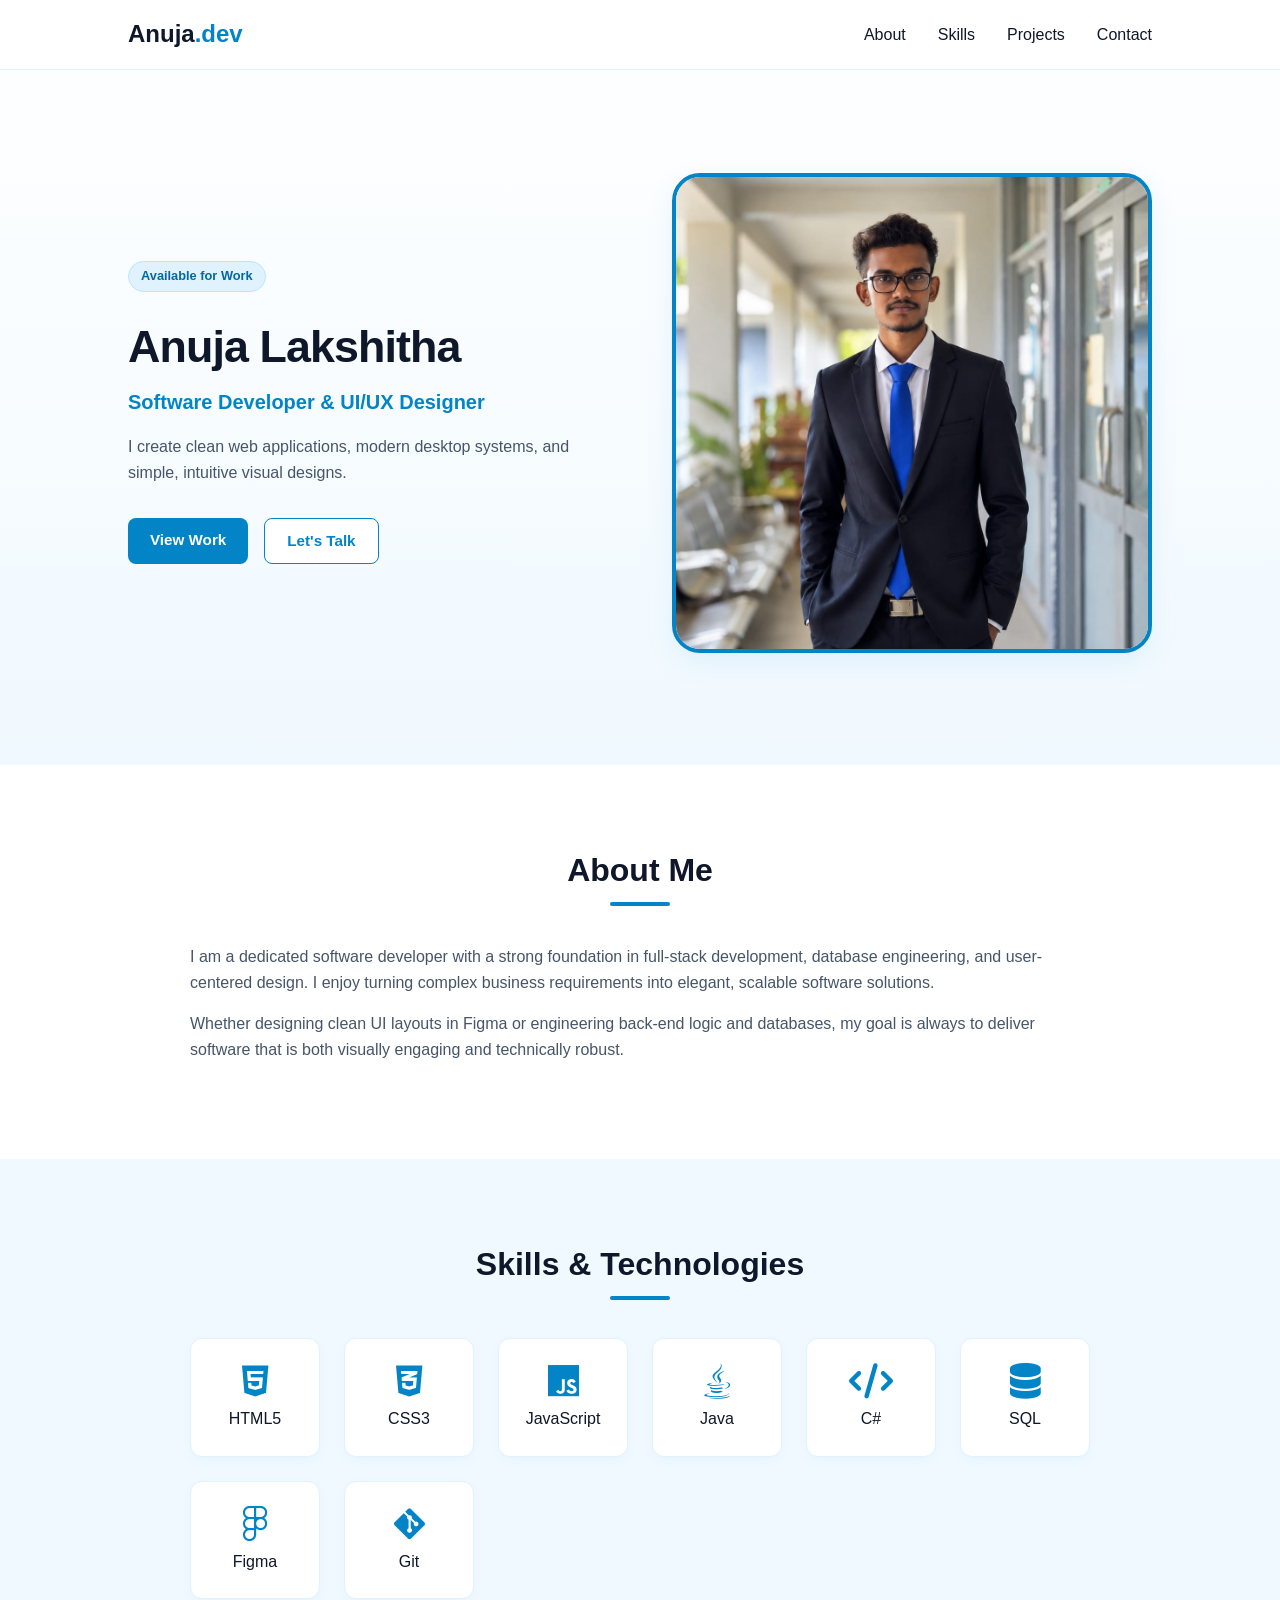
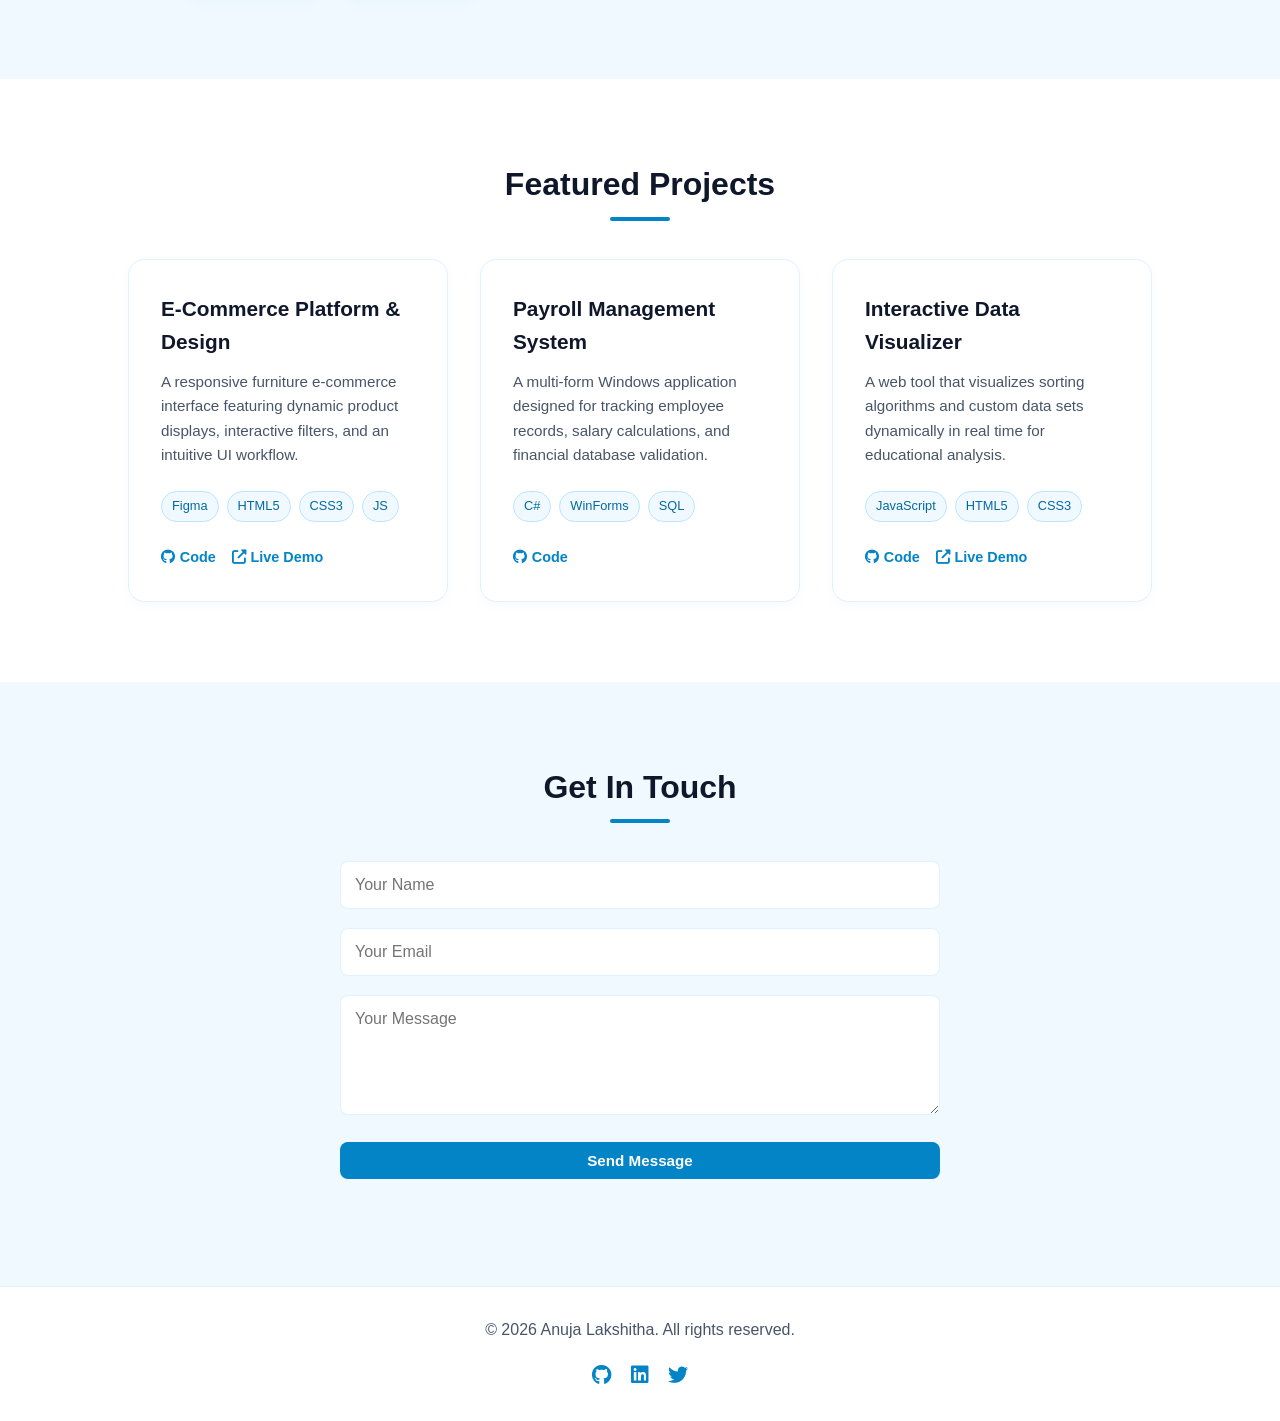
==== index.html @ 567079a9 "rename portfolio.html to index.html" ====
<!DOCTYPE html>
<html lang="en">
<head>
  <meta charset="UTF-8">
  <meta name="viewport" content="width=device-width, initial-scale=1.0">
  <title>Anuja Lakshitha | Developer & UI/UX Designer</title>
  
  <!-- CSS Stylesheet -->
  <link rel="stylesheet" href="portfolio.css">
  
  <!-- Font Awesome Icons -->
  <link rel="stylesheet" href="https://cdnjs.cloudflare.com/ajax/libs/font-awesome/6.4.0/css/all.min.css">
</head>
<body>

  <!-- Navigation Bar -->
  <header class="navbar">
    <a href="#hero" class="logo">Anuja<span class="highlight">.dev</span></a>
    <nav>
      <ul class="nav-links" id="nav-links">
        <li><a href="#about">About</a></li>
        <li><a href="#skills">Skills</a></li>
        <li><a href="#projects">Projects</a></li>
        <li><a href="#contact">Contact</a></li>
      </ul>
    </nav>
    <div class="hamburger" id="hamburger">
      <i class="fas fa-bars"></i>
    </div>
  </header>

  <!-- Hero Section -->
  <section id="hero" class="hero">
    <div class="hero-container">
      
      <!-- Text Content -->
      <div class="hero-content">
        <span class="hero-badge">Available for Work</span>
        <h1>Anuja Lakshitha</h1>
        <p class="tagline">Software Developer & UI/UX Designer</p>
        <p class="hero-desc">
          I create clean web applications, modern desktop systems, and simple, intuitive visual designs.
        </p>
        <div class="hero-actions">
          <a href="#projects" class="btn primary-btn">View Work</a>
          <a href="#contact" class="btn outline-btn">Let's Talk</a>
        </div>
      </div>

      <!-- Doubled Hero DP Card -->
      <div class="dp-card">
        <img src="Anuja.jpeg" alt="Anuja Lakshitha" class="dp-img">
      </div>

    </div>
  </section>

  <!-- About Me Section -->
  <section id="about" class="section">
    <h2 class="section-title">About Me</h2>
    <div class="about-container">
      <div class="about-text">
        <p>
          I am a dedicated software developer with a strong foundation in full-stack development, database engineering, and user-centered design. I enjoy turning complex business requirements into elegant, scalable software solutions.
        </p>
        <p>
          Whether designing clean UI layouts in Figma or engineering back-end logic and databases, my goal is always to deliver software that is both visually engaging and technically robust.
        </p>
      </div>
    </div>
  </section>

  <!-- Skills & Technologies -->
  <section id="skills" class="section bg-alt">
    <h2 class="section-title">Skills & Technologies</h2>
    <div class="skills-grid">
      <div class="skill-card"><i class="fab fa-html5"></i><span>HTML5</span></div>
      <div class="skill-card"><i class="fab fa-css3-alt"></i><span>CSS3</span></div>
      <div class="skill-card"><i class="fab fa-js"></i><span>JavaScript</span></div>
      <div class="skill-card"><i class="fab fa-java"></i><span>Java</span></div>
      <div class="skill-card"><i class="fas fa-code"></i><span>C#</span></div>
      <div class="skill-card"><i class="fas fa-database"></i><span>SQL</span></div>
      <div class="skill-card"><i class="fab fa-figma"></i><span>Figma</span></div>
      <div class="skill-card"><i class="fab fa-git-alt"></i><span>Git</span></div>
    </div>
  </section>

  <!-- Featured Projects -->
  <section id="projects" class="section">
    <h2 class="section-title">Featured Projects</h2>
    <div class="projects-grid">
      
      <!-- Project Card 1 -->
      <div class="project-card">
        <div class="project-info">
          <h3>E-Commerce Platform & Design</h3>
          <p>A responsive furniture e-commerce interface featuring dynamic product displays, interactive filters, and an intuitive UI workflow.</p>
          <div class="tech-tags">
            <span>Figma</span>
            <span>HTML5</span>
            <span>CSS3</span>
            <span>JS</span>
          </div>
          <div class="project-links">
            <a href="#" class="project-btn"><i class="fab fa-github"></i> Code</a>
            <a href="#" class="project-btn"><i class="fas fa-external-link-alt"></i> Live Demo</a>
          </div>
        </div>
      </div>

      <!-- Project Card 2 -->
      <div class="project-card">
        <div class="project-info">
          <h3>Payroll Management System</h3>
          <p>A multi-form Windows application designed for tracking employee records, salary calculations, and financial database validation.</p>
          <div class="tech-tags">
            <span>C#</span>
            <span>WinForms</span>
            <span>SQL</span>
          </div>
          <div class="project-links">
            <a href="#" class="project-btn"><i class="fab fa-github"></i> Code</a>
          </div>
        </div>
      </div>

      <!-- Project Card 3 -->
      <div class="project-card">
        <div class="project-info">
          <h3>Interactive Data Visualizer</h3>
          <p>A web tool that visualizes sorting algorithms and custom data sets dynamically in real time for educational analysis.</p>
          <div class="tech-tags">
            <span>JavaScript</span>
            <span>HTML5</span>
            <span>CSS3</span>
          </div>
          <div class="project-links">
            <a href="#" class="project-btn"><i class="fab fa-github"></i> Code</a>
            <a href="#" class="project-btn"><i class="fas fa-external-link-alt"></i> Live Demo</a>
          </div>
        </div>
      </div>

    </div>
  </section>

  <!-- Contact Section -->
  <section id="contact" class="section bg-alt">
    <h2 class="section-title">Get In Touch</h2>
    <div class="contact-container">
      <form id="contact-form" class="contact-form">
        <div class="form-group">
          <input type="text" id="name" placeholder="Your Name" required>
        </div>
        <div class="form-group">
          <input type="email" id="email" placeholder="Your Email" required>
        </div>
        <div class="form-group">
          <textarea id="message" rows="5" placeholder="Your Message" required></textarea>
        </div>
        <button type="submit" class="btn primary-btn btn-block">Send Message</button>
        <p id="form-status" class="form-status"></p>
      </form>
    </div>
  </section>

  <!-- Footer -->
  <footer>
    <p>&copy; 2026 Anuja Lakshitha. All rights reserved.</p>
    <div class="social-links">
      <a href="#" aria-label="GitHub"><i class="fab fa-github"></i></a>
      <a href="#" aria-label="LinkedIn"><i class="fab fa-linkedin"></i></a>
      <a href="#" aria-label="Twitter"><i class="fab fa-twitter"></i></a>
    </div>
  </footer>

  <!-- JavaScript File -->
  <script src="script.js"></script>
</body>
</html>
---- portfolio.css ----
/* ==========================================================================
   Global Reset & Color Variables (Blue & White Mix Theme)
   ========================================================================== */
:root {
  --primary-color: #0284c7;       /* Vibrant Sky Blue */
  --primary-hover: #0369a1;       /* Deep Royal Blue */
  --bg-color: #ffffff;            /* Pure White */
  --bg-alt: #f0f9ff;             /* Ice / Soft Blue Tint */
  --text-color: #0f172a;          /* Dark Slate Text */
  --text-light: #475569;         /* Medium Gray Text */
  --card-bg: #ffffff;           /* White Card Background */
  --border-color: #e0f2fe;       /* Light Blue Border */
  --shadow: 0 10px 30px rgba(2, 132, 199, 0.08); /* Soft Blue Tint Shadow */
  --transition: all 0.3s ease;
}

* {
  margin: 0;
  padding: 0;
  box-sizing: border-box;
}

html {
  scroll-behavior: smooth;
  font-family: 'Segoe UI', Tahoma, Geneva, Verdana, sans-serif;
  color: var(--text-color);
  background-color: var(--bg-color);
}

body {
  line-height: 1.6;
}

/* ==========================================================================
   Navigation
   ========================================================================== */
.navbar {
  position: fixed;
  top: 0;
  width: 100%;
  height: 70px;
  background: rgba(255, 255, 255, 0.95);
  backdrop-filter: blur(8px);
  display: flex;
  justify-content: space-between;
  align-items: center;
  padding: 0 10%;
  z-index: 1000;
  border-bottom: 1px solid var(--border-color);
  transition: var(--transition);
}

.navbar.scrolled {
  box-shadow: 0 4px 20px rgba(2, 132, 199, 0.1);
}

.logo {
  font-size: 1.5rem;
  font-weight: 700;
  text-decoration: none;
  color: var(--text-color);
}

.highlight {
  color: var(--primary-color);
}

.nav-links {
  display: flex;
  list-style: none;
  gap: 2rem;
}

.nav-links a {
  text-decoration: none;
  color: var(--text-color);
  font-weight: 500;
  transition: var(--transition);
}

.nav-links a:hover {
  color: var(--primary-color);
}

.hamburger {
  display: none;
  font-size: 1.5rem;
  color: var(--primary-color);
  cursor: pointer;
}

/* ==========================================================================
   Hero Section (2x Doubled DP Size)
   ========================================================================== */
.hero {
  min-height: 85vh;
  display: flex;
  align-items: center;
  padding: 120px 10% 60px;
  background: linear-gradient(180deg, #ffffff 0%, var(--bg-alt) 100%);
}

.hero-container {
  display: flex;
  align-items: center;
  justify-content: space-between;
  width: 100%;
  max-width: 1200px;
  margin: 0 auto;
  gap: 3rem;
}

.hero-content {
  max-width: 540px;
}

.hero-badge {
  display: inline-block;
  font-size: 0.8rem;
  font-weight: 600;
  color: var(--primary-hover);
  background-color: #e0f2fe;
  border: 1px solid #bae6fd;
  padding: 4px 12px;
  border-radius: 20px;
  margin-bottom: 1.2rem;
}

.hero-content h1 {
  font-size: 2.8rem;
  font-weight: 700;
  color: var(--text-color);
  letter-spacing: -0.02em;
  margin-bottom: 0.25rem;
}

.tagline {
  font-size: 1.25rem;
  font-weight: 600;
  color: var(--primary-color);
  margin-bottom: 1rem;
}

.hero-desc {
  font-size: 1rem;
  color: var(--text-light);
  line-height: 1.6;
  margin-bottom: 2rem;
}

.hero-actions {
  display: flex;
  gap: 1rem;
}

.btn {
  padding: 10px 22px;
  font-size: 0.95rem;
  font-weight: 600;
  border-radius: 8px;
  text-decoration: none;
  transition: var(--transition);
  display: inline-block;
  cursor: pointer;
  border: none;
}

.primary-btn {
  background-color: var(--primary-color);
  color: #ffffff;
}

.primary-btn:hover {
  background-color: var(--primary-hover);
  box-shadow: 0 4px 12px rgba(2, 132, 199, 0.3);
}

.outline-btn {
  background-color: #ffffff;
  color: var(--primary-color);
  border: 1px solid var(--primary-color);
}

.outline-btn:hover {
  background-color: #e0f2fe;
}

/* 2x Large Hero DP Card */
.dp-card {
  width: 480px;
  height: 480px;
  border-radius: 28px;
  overflow: hidden;
  box-shadow: var(--shadow);
  border: 4px solid var(--primary-color);
  flex-shrink: 0;
  background-color: #ffffff;
}

.dp-img {
  width: 100%;
  height: 100%;
  object-fit: cover;
}

/* ==========================================================================
   Sections Common Styling
   ========================================================================== */
.section {
  padding: 80px 10%;
}

.bg-alt {
  background-color: var(--bg-alt);
}

.section-title {
  text-align: center;
  font-size: 2rem;
  margin-bottom: 3rem;
  position: relative;
  color: var(--text-color);
}

.section-title::after {
  content: '';
  width: 60px;
  height: 4px;
  background-color: var(--primary-color);
  position: absolute;
  bottom: -10px;
  left: 50%;
  transform: translateX(-50%);
  border-radius: 2px;
}

/* ==========================================================================
   About Section (Standard DP Size)
   ========================================================================== */
.about-container {
  display: flex;
  align-items: center;
  gap: 2.5rem;
  max-width: 900px;
  margin: 0 auto;
}

/* Standard/Small About DP Box */
.dp-box-wrapper-sm .dp-box {
  width: 200px;
  height: 220px;
  padding: 8px;
  border-radius: 16px;
  background: var(--card-bg);
  border: 2px solid var(--border-color);
  box-shadow: var(--shadow);
  flex-shrink: 0;
}

.dp-box .dp-image {
  width: 100%;
  height: 100%;
  object-fit: cover;
  border-radius: 10px;
}

.about-text p {
  margin-bottom: 1rem;
  color: var(--text-light);
}

/* ==========================================================================
   Skills Section
   ========================================================================== */
.skills-grid {
  display: grid;
  grid-template-columns: repeat(auto-fit, minmax(130px, 1fr));
  gap: 1.5rem;
  max-width: 900px;
  margin: 0 auto;
}

.skill-card {
  background: var(--card-bg);
  padding: 1.5rem;
  border-radius: 12px;
  text-align: center;
  border: 1px solid var(--border-color);
  box-shadow: 0 4px 12px rgba(2, 132, 199, 0.04);
  transition: var(--transition);
  display: flex;
  flex-direction: column;
  align-items: center;
  gap: 0.5rem;
}

.skill-card i {
  font-size: 2.2rem;
  color: var(--primary-color);
}

.skill-card span {
  font-weight: 500;
  color: var(--text-color);
}

.skill-card:hover {
  transform: translateY(-5px);
  border-color: var(--primary-color);
  box-shadow: var(--shadow);
}

/* ==========================================================================
   Projects Section
   ========================================================================== */
.projects-grid {
  display: grid;
  grid-template-columns: repeat(auto-fit, minmax(300px, 1fr));
  gap: 2rem;
}

.project-card {
  background: var(--card-bg);
  border: 1px solid var(--border-color);
  border-radius: 16px;
  padding: 2rem;
  box-shadow: 0 4px 12px rgba(2, 132, 199, 0.04);
  transition: var(--transition);
  display: flex;
  flex-direction: column;
  justify-content: space-between;
}

.project-card:hover {
  transform: translateY(-5px);
  border-color: var(--primary-color);
  box-shadow: var(--shadow);
}

.project-info h3 {
  font-size: 1.3rem;
  margin-bottom: 0.75rem;
  color: var(--text-color);
}

.project-info p {
  color: var(--text-light);
  font-size: 0.95rem;
  margin-bottom: 1.5rem;
}

.tech-tags {
  display: flex;
  flex-wrap: wrap;
  gap: 0.5rem;
  margin-bottom: 1.5rem;
}

.tech-tags span {
  background: var(--bg-alt);
  border: 1px solid #bae6fd;
  font-size: 0.8rem;
  padding: 4px 10px;
  border-radius: 20px;
  color: var(--primary-hover);
  font-weight: 500;
}

.project-links {
  display: flex;
  gap: 1rem;
}

.project-btn {
  text-decoration: none;
  font-size: 0.9rem;
  color: var(--primary-color);
  font-weight: 600;
  display: flex;
  align-items: center;
  gap: 0.3rem;
  transition: var(--transition);
}

.project-btn:hover {
  color: var(--primary-hover);
}

/* ==========================================================================
   Contact Section
   ========================================================================== */
.contact-container {
  max-width: 600px;
  margin: 0 auto;
}

.contact-form {
  display: flex;
  flex-direction: column;
  gap: 1.2rem;
}

.form-group input,
.form-group textarea {
  width: 100%;
  padding: 14px;
  border-radius: 8px;
  border: 1px solid var(--border-color);
  background-color: #ffffff;
  font-family: inherit;
  font-size: 1rem;
  outline: none;
  transition: var(--transition);
}

.form-group input:focus,
.form-group textarea:focus {
  border-color: var(--primary-color);
  box-shadow: 0 0 0 3px rgba(2, 132, 199, 0.15);
}

.btn-block {
  width: 100%;
}

.form-status {
  text-align: center;
  font-size: 0.95rem;
  font-weight: 500;
  margin-top: 0.5rem;
}

/* ==========================================================================
   Footer
   ========================================================================== */
footer {
  padding: 30px 10%;
  text-align: center;
  background-color: #ffffff;
  border-top: 1px solid var(--border-color);
  display: flex;
  flex-direction: column;
  align-items: center;
  gap: 1rem;
}

footer p {
  color: var(--text-light);
}

.social-links {
  display: flex;
  gap: 1.2rem;
}

.social-links a {
  color: var(--primary-color);
  font-size: 1.25rem;
  transition: var(--transition);
}

.social-links a:hover {
  color: var(--primary-hover);
  transform: translateY(-2px);
}

/* ==========================================================================
   Responsive Layouts
   ========================================================================== */
@media (max-width: 1024px) {
  .dp-card {
    width: 360px;
    height: 360px;
  }
}

@media (max-width: 820px) {
  .hero-container,
  .about-container {
    flex-direction: column-reverse;
    text-align: center;
    gap: 2rem;
  }

  .hero-content {
    max-width: 100%;
  }

  .hero-actions {
    justify-content: center;
  }

  .dp-card {
    width: 280px;
    height: 280px;
  }
}

@media (max-width: 768px) {
  .hamburger {
    display: block;
  }

  .nav-links {
    display: none;
    position: absolute;
    top: 70px;
    left: 0;
    width: 100%;
    background: #ffffff;
    flex-direction: column;
    padding: 1.5rem 0;
    text-align: center;
    border-bottom: 1px solid var(--border-color);
    box-shadow: 0 10px 15px rgba(2, 132, 199, 0.08);
  }

  .nav-links.active {
    display: flex;
  }

  .hero-content h1 {
    font-size: 2.2rem;
  }
}
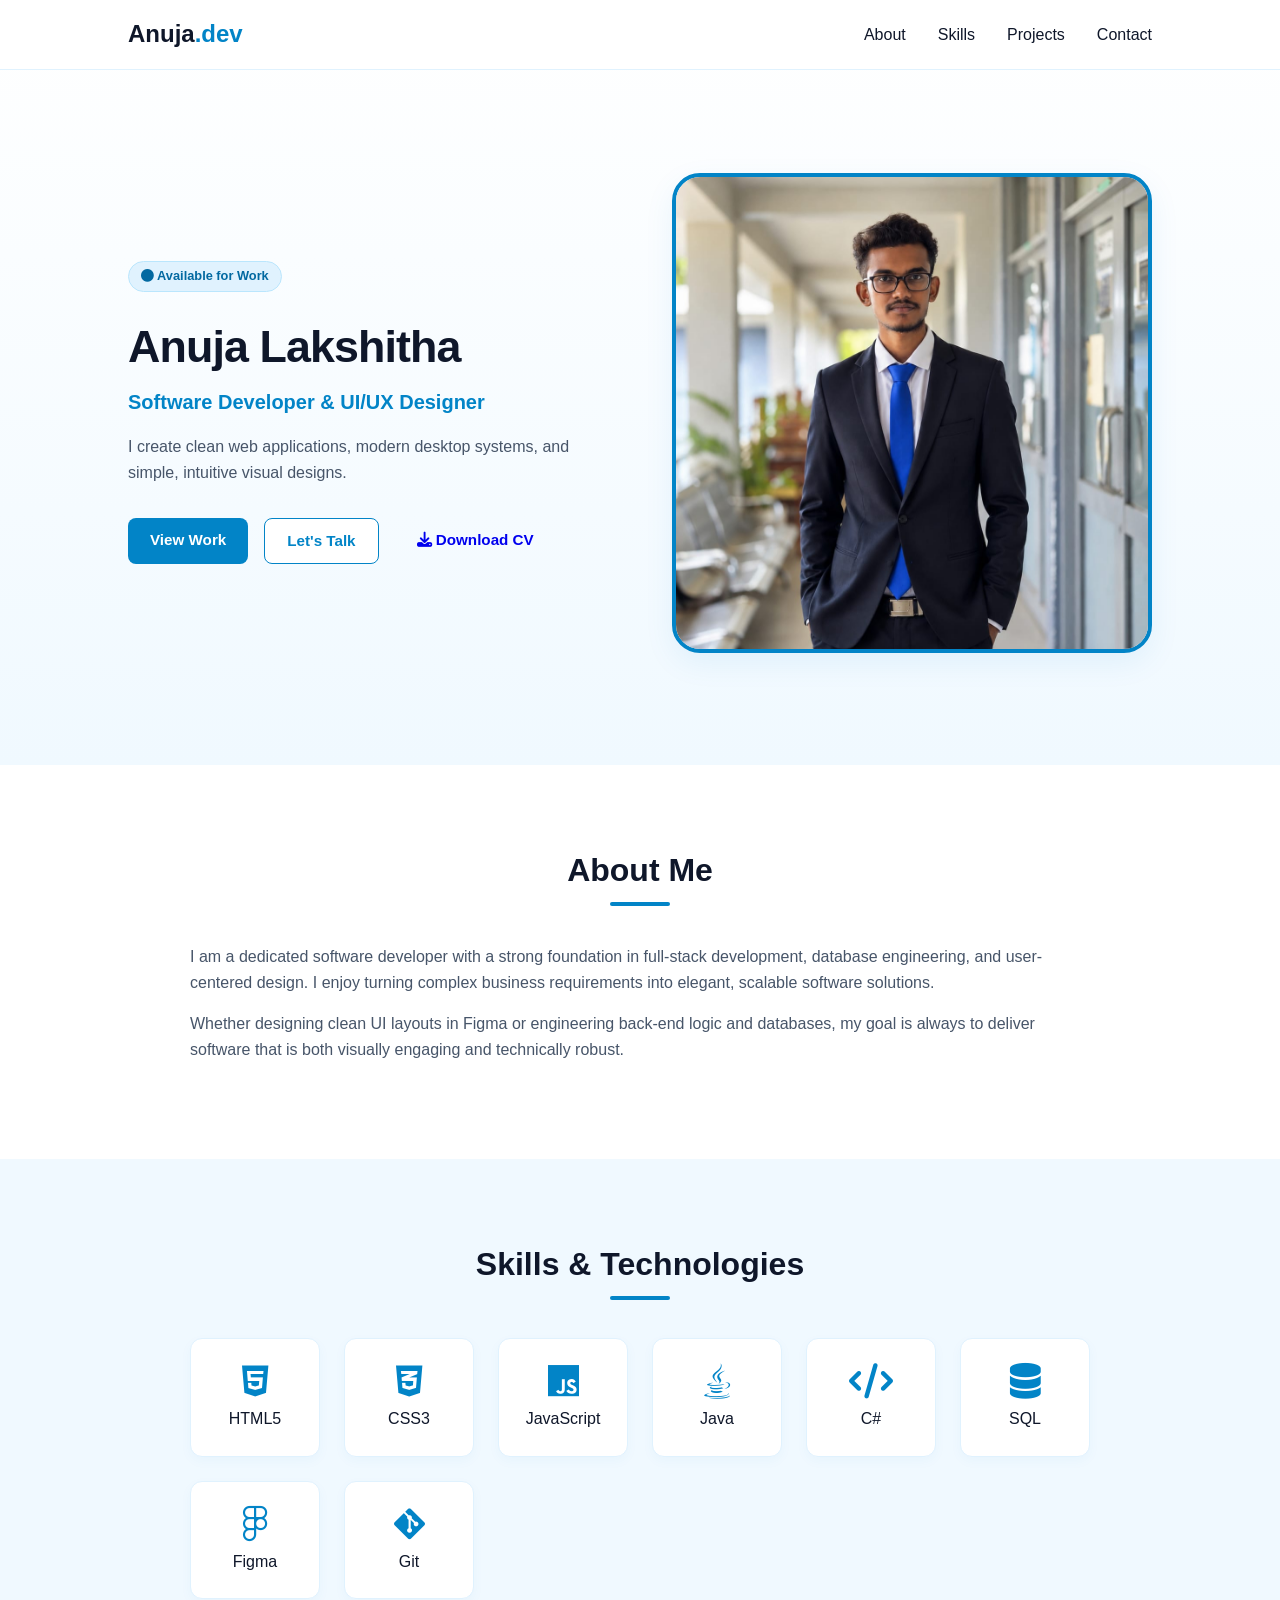
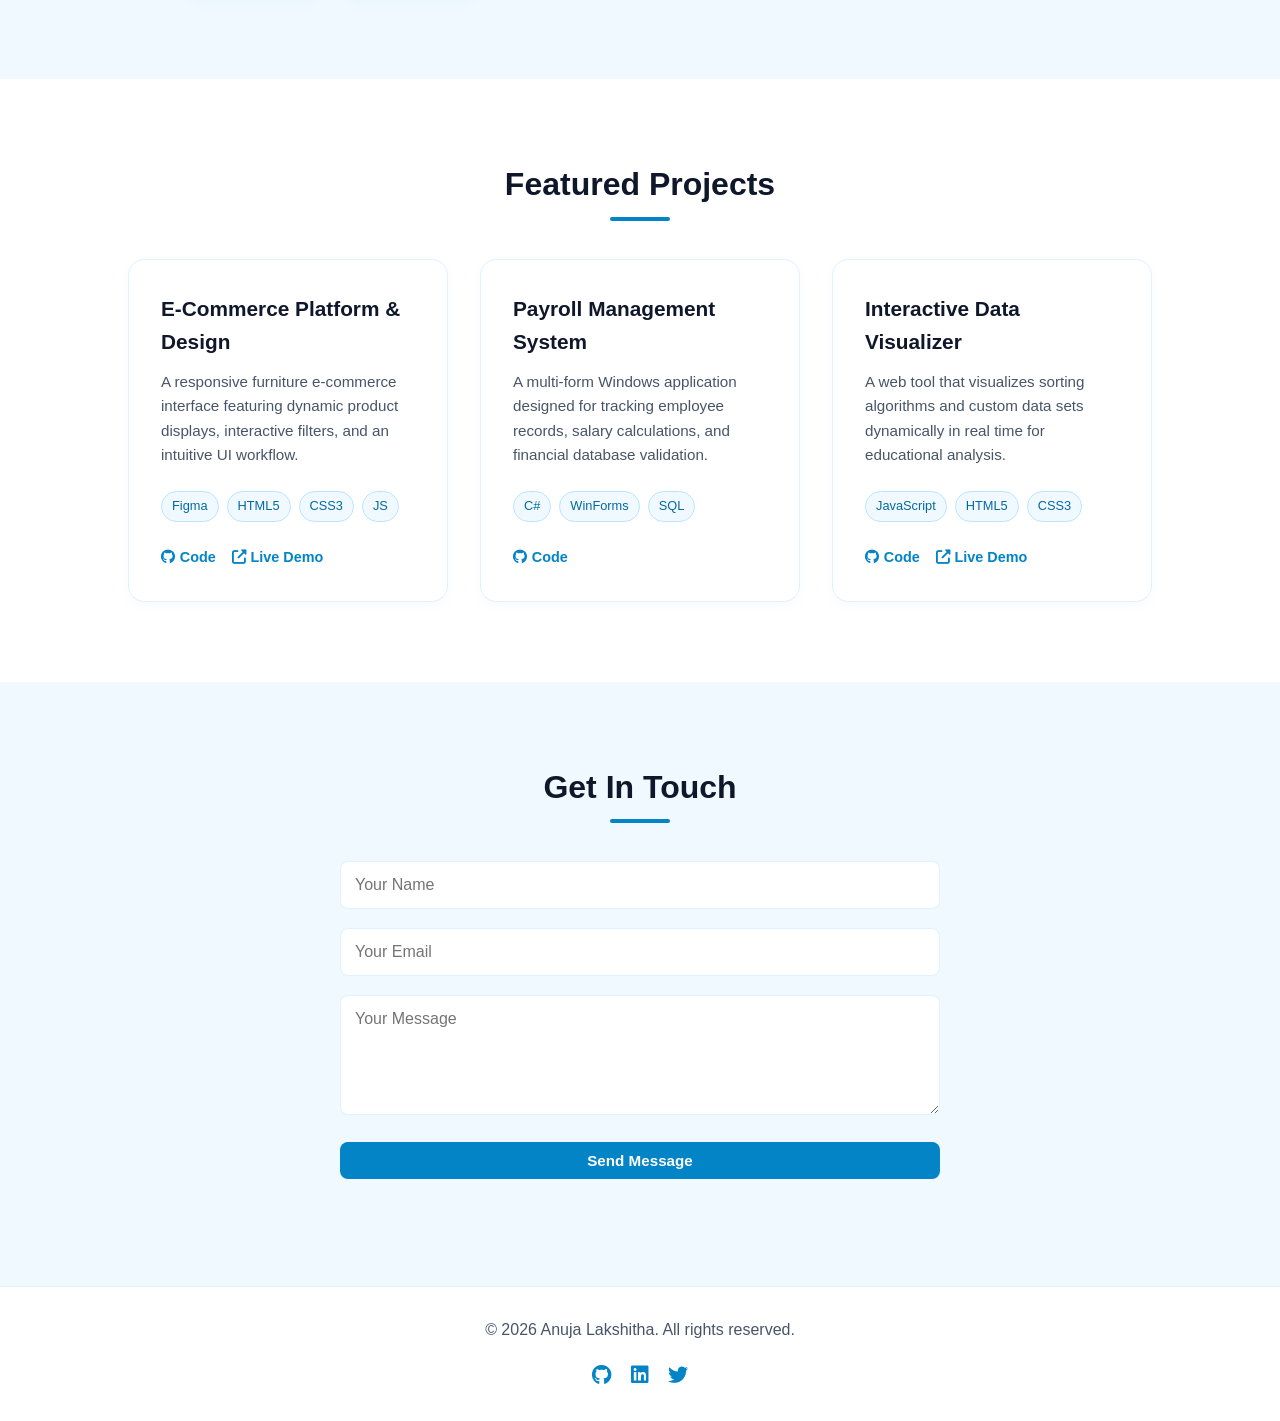
==== commit 6e11eed8: "cv update" ====
--- a/index.html
+++ b/index.html
@@ -3,11 +3,17 @@
 <head>
   <meta charset="UTF-8">
   <meta name="viewport" content="width=device-width, initial-scale=1.0">
+  <meta name="description" content="Portfolio of Anuja Lakshitha - Software Developer & UI/UX Designer specializing in web applications and desktop systems.">
   <title>Anuja Lakshitha | Developer & UI/UX Designer</title>
   
   <!-- CSS Stylesheet -->
   <link rel="stylesheet" href="portfolio.css">
   
+  <!-- Google Fonts -->
+  <link rel="preconnect" href="https://fonts.googleapis.com">
+  <link rel="preconnect" href="https://fonts.gstatic.com" crossorigin>
+  <link href="https://fonts.googleapis.com/css2?family=Inter:wght@300;400;500;600;700;800&display=swap" rel="stylesheet">
+
   <!-- Font Awesome Icons -->
   <link rel="stylesheet" href="https://cdnjs.cloudflare.com/ajax/libs/font-awesome/6.4.0/css/all.min.css">
 </head>
@@ -24,7 +30,7 @@
         <li><a href="#contact">Contact</a></li>
       </ul>
     </nav>
-    <div class="hamburger" id="hamburger">
+    <div class="hamburger" id="hamburger" aria-label="Toggle navigation">
       <i class="fas fa-bars"></i>
     </div>
   </header>
@@ -35,7 +41,7 @@
       
       <!-- Text Content -->
       <div class="hero-content">
-        <span class="hero-badge">Available for Work</span>
+        <span class="hero-badge"><i class="fas fa-circle status-dot"></i> Available for Work</span>
         <h1>Anuja Lakshitha</h1>
         <p class="tagline">Software Developer & UI/UX Designer</p>
         <p class="hero-desc">
@@ -44,10 +50,14 @@
         <div class="hero-actions">
           <a href="#projects" class="btn primary-btn">View Work</a>
           <a href="#contact" class="btn outline-btn">Let's Talk</a>
+          <!-- CV Download Button -->
+          <a href="Anuja_Lakshitha_CV.pdf" download="Anuja_Lakshitha_CV.pdf" class="btn cv-btn">
+            <i class="fas fa-download"></i> Download CV
+          </a>
         </div>
       </div>
 
-      <!-- Doubled Hero DP Card -->
+      <!-- Hero DP Card -->
       <div class="dp-card">
         <img src="Anuja.jpeg" alt="Anuja Lakshitha" class="dp-img">
       </div>
@@ -102,8 +112,8 @@
             <span>JS</span>
           </div>
           <div class="project-links">
-            <a href="#" class="project-btn"><i class="fab fa-github"></i> Code</a>
-            <a href="#" class="project-btn"><i class="fas fa-external-link-alt"></i> Live Demo</a>
+            <a href="#" target="_blank" rel="noopener noreferrer" class="project-btn"><i class="fab fa-github"></i> Code</a>
+            <a href="#" target="_blank" rel="noopener noreferrer" class="project-btn"><i class="fas fa-external-link-alt"></i> Live Demo</a>
           </div>
         </div>
       </div>
@@ -119,7 +129,7 @@
             <span>SQL</span>
           </div>
           <div class="project-links">
-            <a href="#" class="project-btn"><i class="fab fa-github"></i> Code</a>
+            <a href="#" target="_blank" rel="noopener noreferrer" class="project-btn"><i class="fab fa-github"></i> Code</a>
           </div>
         </div>
       </div>
@@ -135,8 +145,8 @@
             <span>CSS3</span>
           </div>
           <div class="project-links">
-            <a href="#" class="project-btn"><i class="fab fa-github"></i> Code</a>
-            <a href="#" class="project-btn"><i class="fas fa-external-link-alt"></i> Live Demo</a>
+            <a href="#" target="_blank" rel="noopener noreferrer" class="project-btn"><i class="fab fa-github"></i> Code</a>
+            <a href="#" target="_blank" rel="noopener noreferrer" class="project-btn"><i class="fas fa-external-link-alt"></i> Live Demo</a>
           </div>
         </div>
       </div>
@@ -150,13 +160,16 @@
     <div class="contact-container">
       <form id="contact-form" class="contact-form">
         <div class="form-group">
-          <input type="text" id="name" placeholder="Your Name" required>
+          <label for="name" class="sr-only">Your Name</label>
+          <input type="text" id="name" name="name" placeholder="Your Name" required>
         </div>
         <div class="form-group">
-          <input type="email" id="email" placeholder="Your Email" required>
+          <label for="email" class="sr-only">Your Email</label>
+          <input type="email" id="email" name="email" placeholder="Your Email" required>
         </div>
         <div class="form-group">
-          <textarea id="message" rows="5" placeholder="Your Message" required></textarea>
+          <label for="message" class="sr-only">Your Message</label>
+          <textarea id="message" name="message" rows="5" placeholder="Your Message" required></textarea>
         </div>
         <button type="submit" class="btn primary-btn btn-block">Send Message</button>
         <p id="form-status" class="form-status"></p>
@@ -168,9 +181,9 @@
   <footer>
     <p>&copy; 2026 Anuja Lakshitha. All rights reserved.</p>
     <div class="social-links">
-      <a href="#" aria-label="GitHub"><i class="fab fa-github"></i></a>
-      <a href="#" aria-label="LinkedIn"><i class="fab fa-linkedin"></i></a>
-      <a href="#" aria-label="Twitter"><i class="fab fa-twitter"></i></a>
+      <a href="https://github.com" target="_blank" rel="noopener noreferrer" aria-label="GitHub"><i class="fab fa-github"></i></a>
+      <a href="https://linkedin.com" target="_blank" rel="noopener noreferrer" aria-label="LinkedIn"><i class="fab fa-linkedin"></i></a>
+      <a href="https://twitter.com" target="_blank" rel="noopener noreferrer" aria-label="Twitter"><i class="fab fa-twitter"></i></a>
     </div>
   </footer>
 
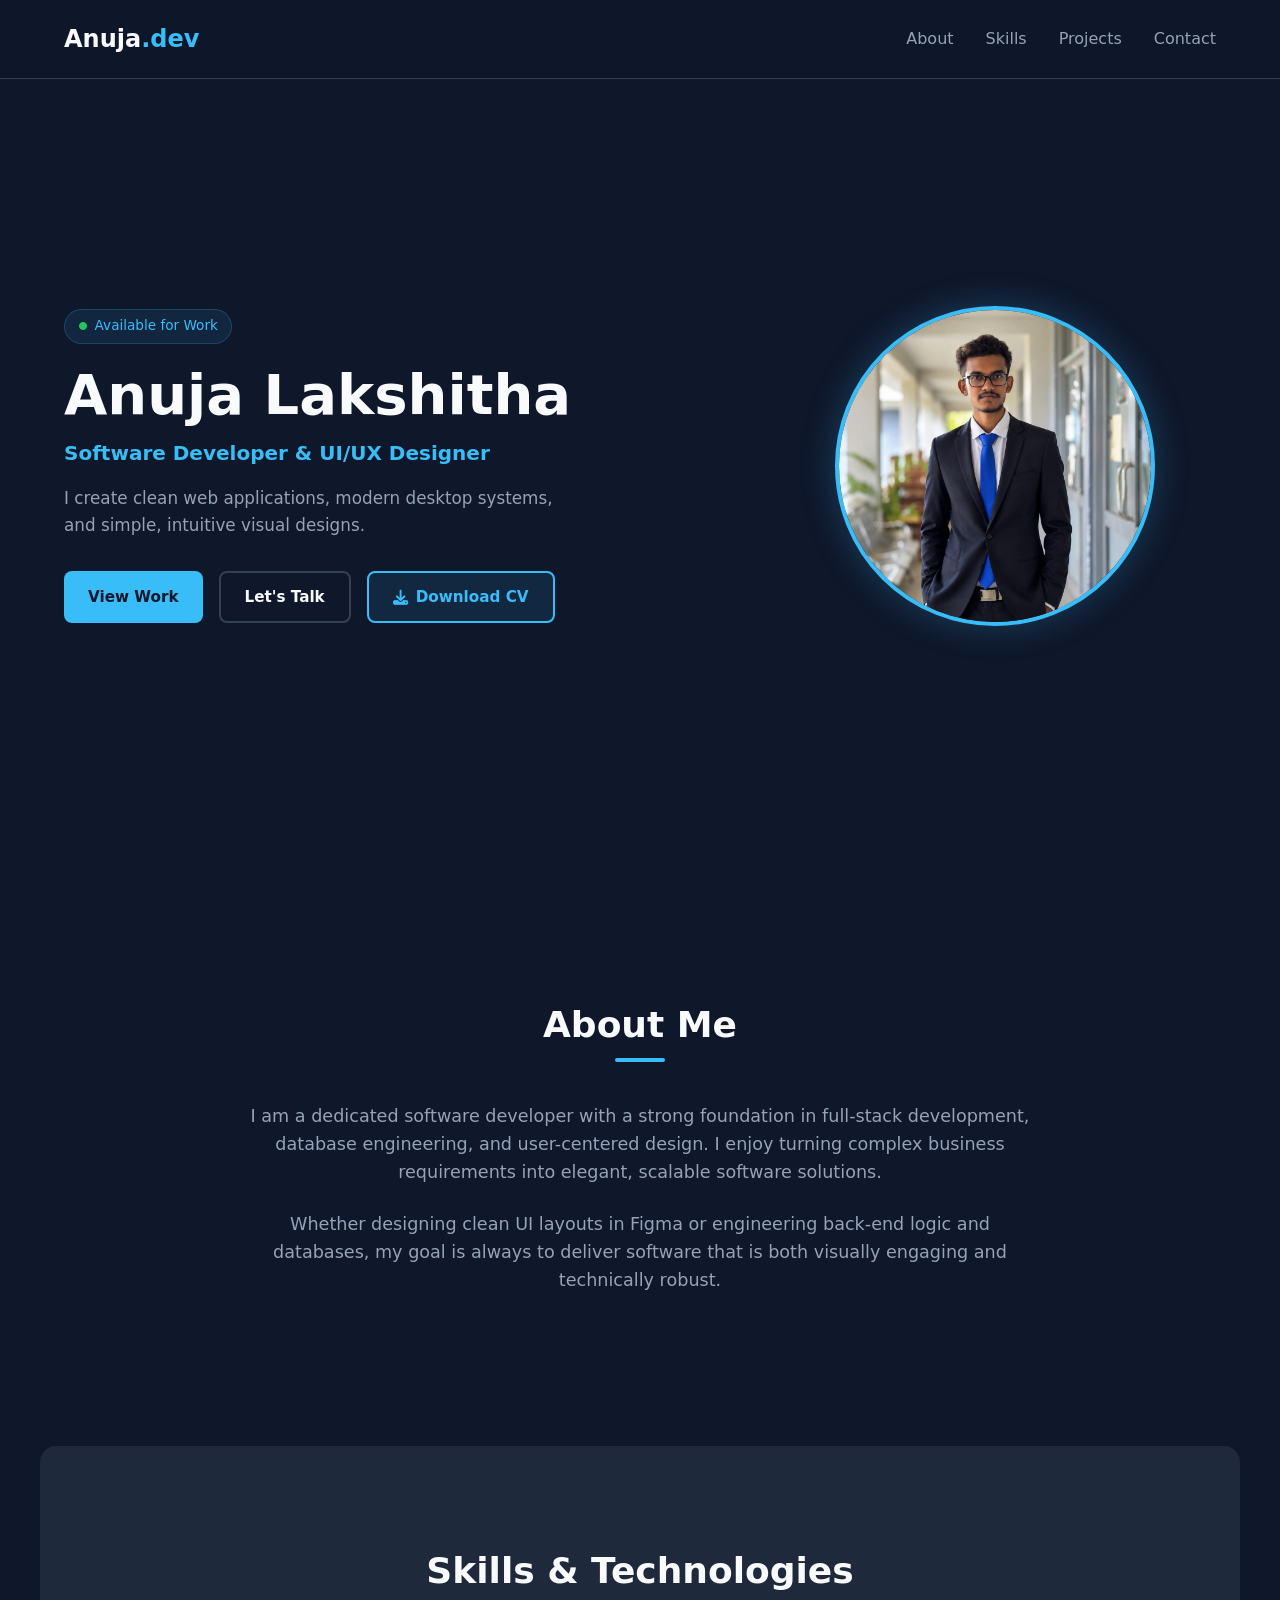
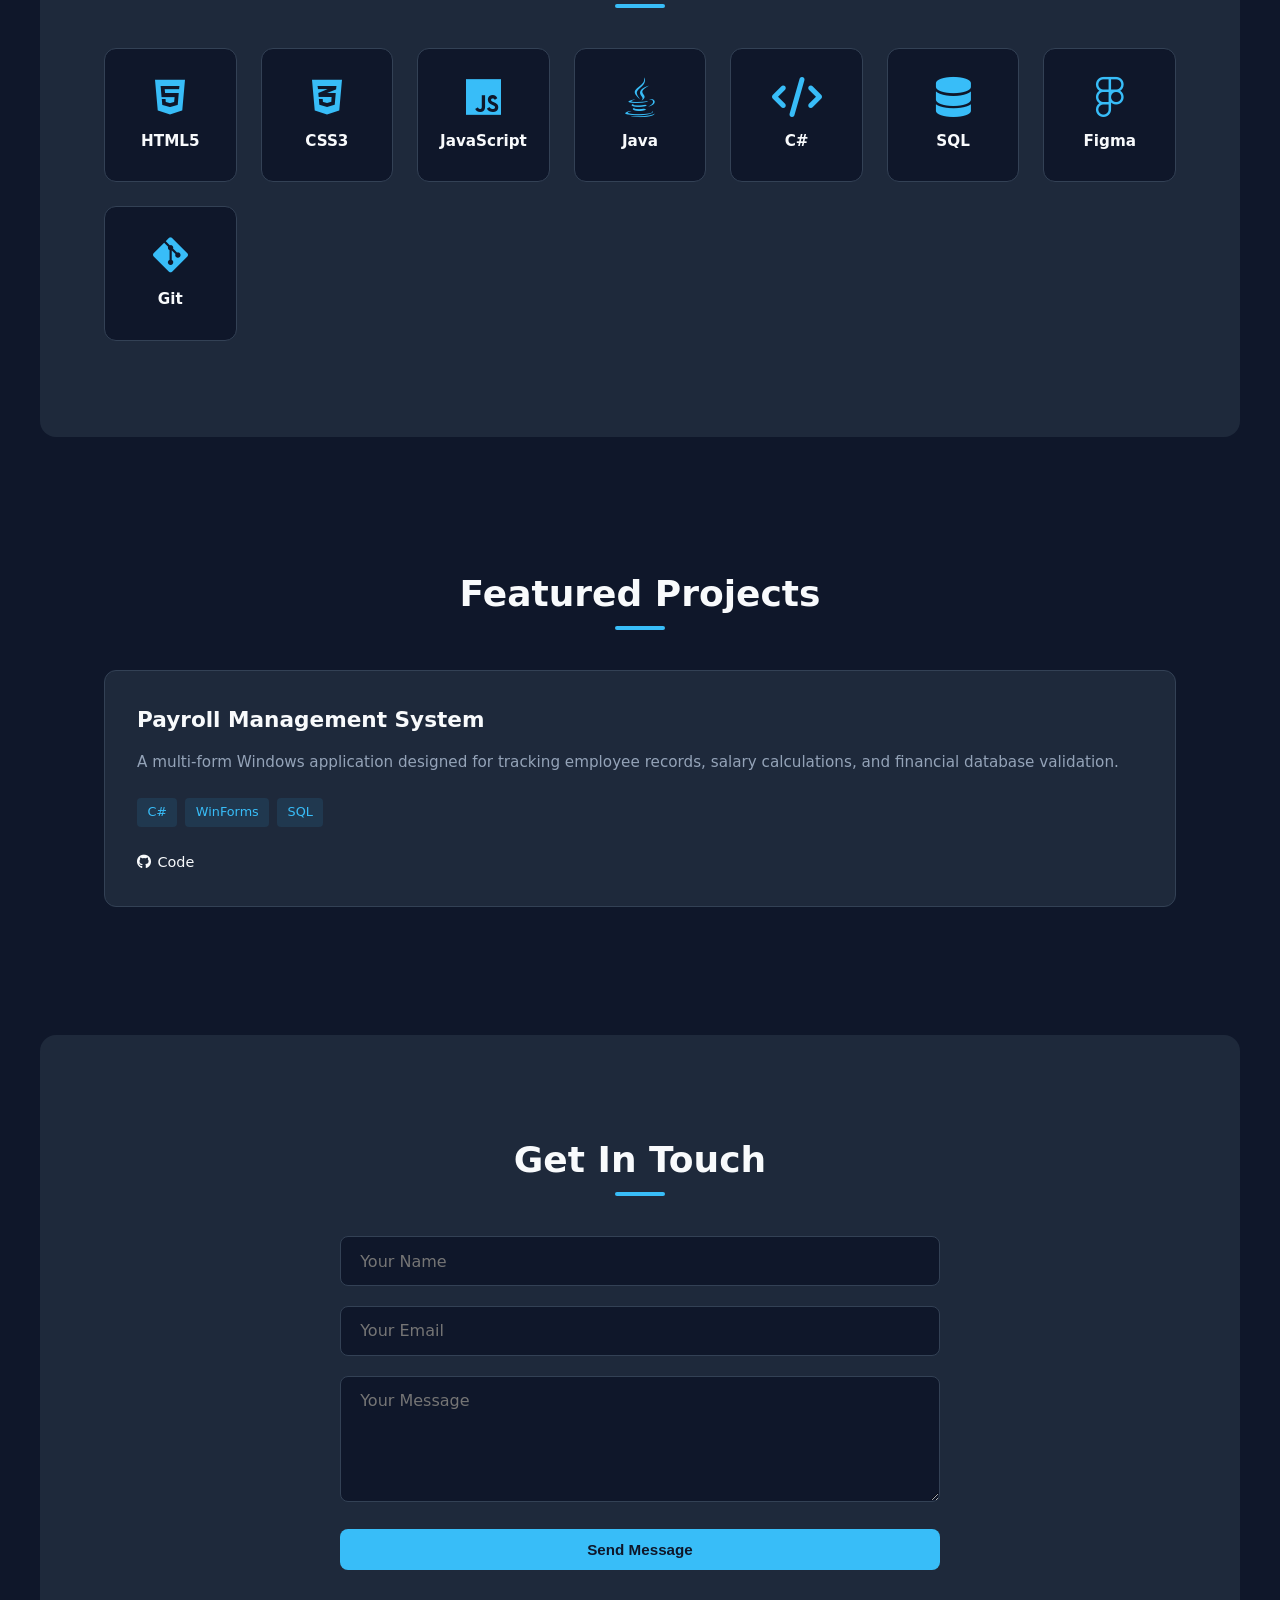
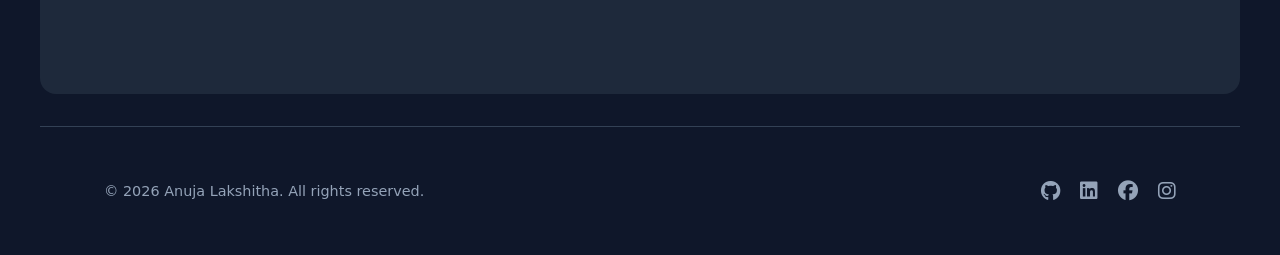
==== commit 626cd9f3: "update some issues" ====
--- a/index.html
+++ b/index.html
@@ -101,6 +101,7 @@
     <div class="projects-grid">
       
       <!-- Project Card 1 -->
+       <!--
       <div class="project-card">
         <div class="project-info">
           <h3>E-Commerce Platform & Design</h3>
@@ -117,6 +118,7 @@
           </div>
         </div>
       </div>
+    -->
 
       <!-- Project Card 2 -->
       <div class="project-card">
@@ -135,6 +137,7 @@
       </div>
 
       <!-- Project Card 3 -->
+       <!--
       <div class="project-card">
         <div class="project-info">
           <h3>Interactive Data Visualizer</h3>
@@ -150,6 +153,7 @@
           </div>
         </div>
       </div>
+    -->
 
     </div>
   </section>
@@ -181,9 +185,11 @@
   <footer>
     <p>&copy; 2026 Anuja Lakshitha. All rights reserved.</p>
     <div class="social-links">
-      <a href="https://github.com" target="_blank" rel="noopener noreferrer" aria-label="GitHub"><i class="fab fa-github"></i></a>
-      <a href="https://linkedin.com" target="_blank" rel="noopener noreferrer" aria-label="LinkedIn"><i class="fab fa-linkedin"></i></a>
-      <a href="https://twitter.com" target="_blank" rel="noopener noreferrer" aria-label="Twitter"><i class="fab fa-twitter"></i></a>
+      <a href="https://github.com/AnujaLakshitha" target="_blank" rel="noopener noreferrer" aria-label="GitHub"><i class="fab fa-github"></i></a>
+      <a href="https://www.linkedin.com/in/anuja-lakshitha-78305631b/" target="_blank" rel="noopener noreferrer" aria-label="LinkedIn"><i class="fab fa-linkedin"></i></a>
+      <a href="https://www.facebook.com/share/197XzuBzKM/" target="_blank" rel="noopener noreferrer" aria-label="Facebook"><i class="fab fa-facebook"></i></a>
+      <a href="https://www.instagram.com/lakshitha.anuja?igsh=MXBheXp1ZDl4d2c4dg==" target="_blank" rel="noopener noreferrer" aria-label="Instagram"><i class="fab fa-instagram"></i>
+      </a> 
     </div>
   </footer>
 
--- a/portfolio.css
+++ b/portfolio.css
@@ -1,16 +1,17 @@
 /* ==========================================================================
-   Global Reset & Color Variables (Blue & White Mix Theme)
+   CSS Variables & Global Reset
    ========================================================================== */
 :root {
-  --primary-color: #0284c7;       /* Vibrant Sky Blue */
-  --primary-hover: #0369a1;       /* Deep Royal Blue */
-  --bg-color: #ffffff;            /* Pure White */
-  --bg-alt: #f0f9ff;             /* Ice / Soft Blue Tint */
-  --text-color: #0f172a;          /* Dark Slate Text */
-  --text-light: #475569;         /* Medium Gray Text */
-  --card-bg: #ffffff;           /* White Card Background */
-  --border-color: #e0f2fe;       /* Light Blue Border */
-  --shadow: 0 10px 30px rgba(2, 132, 199, 0.08); /* Soft Blue Tint Shadow */
+  --bg-primary: #0f172a;
+  --bg-secondary: #1e293b;
+  --bg-card: #1e293b;
+  --accent: #38bdf8;
+  --accent-hover: #0ea5e9;
+  --text-primary: #f8fafc;
+  --text-secondary: #94a3b8;
+  --border-color: #334155;
+  --success: #22c55e;
+  --font-family: 'Inter', system-ui, -apple-system, sans-serif;
   --transition: all 0.3s ease;
 }
 
@@ -22,47 +23,56 @@
 
 html {
   scroll-behavior: smooth;
-  font-family: 'Segoe UI', Tahoma, Geneva, Verdana, sans-serif;
-  color: var(--text-color);
-  background-color: var(--bg-color);
 }
 
 body {
+  font-family: var(--font-family);
+  background-color: var(--bg-primary);
+  color: var(--text-primary);
   line-height: 1.6;
-}
-
-/* ==========================================================================
-   Navigation
+  overflow-x: hidden;
+}
+
+/* Accessibility utility */
+.sr-only {
+  position: absolute;
+  width: 1px;
+  height: 1px;
+  padding: 0;
+  margin: -1px;
+  overflow: hidden;
+  clip: rect(0, 0, 0, 0);
+  white-space: nowrap;
+  border: 0;
+}
+
+/* ==========================================================================
+   Navigation Bar
    ========================================================================== */
 .navbar {
   position: fixed;
   top: 0;
+  left: 0;
   width: 100%;
-  height: 70px;
-  background: rgba(255, 255, 255, 0.95);
-  backdrop-filter: blur(8px);
+  padding: 1.25rem 5%;
   display: flex;
   justify-content: space-between;
   align-items: center;
-  padding: 0 10%;
+  background-color: rgba(15, 23, 42, 0.85);
+  backdrop-filter: blur(10px);
   z-index: 1000;
   border-bottom: 1px solid var(--border-color);
-  transition: var(--transition);
-}
-
-.navbar.scrolled {
-  box-shadow: 0 4px 20px rgba(2, 132, 199, 0.1);
 }
 
 .logo {
   font-size: 1.5rem;
   font-weight: 700;
+  color: var(--text-primary);
   text-decoration: none;
-  color: var(--text-color);
 }
 
 .highlight {
-  color: var(--primary-color);
+  color: var(--accent);
 }
 
 .nav-links {
@@ -72,201 +82,211 @@
 }
 
 .nav-links a {
+  color: var(--text-secondary);
   text-decoration: none;
-  color: var(--text-color);
   font-weight: 500;
   transition: var(--transition);
 }
 
 .nav-links a:hover {
-  color: var(--primary-color);
+  color: var(--accent);
 }
 
 .hamburger {
   display: none;
   font-size: 1.5rem;
-  color: var(--primary-color);
+  color: var(--text-primary);
   cursor: pointer;
 }
 
 /* ==========================================================================
-   Hero Section (2x Doubled DP Size)
+   Hero Section
    ========================================================================== */
 .hero {
-  min-height: 85vh;
-  display: flex;
-  align-items: center;
-  padding: 120px 10% 60px;
-  background: linear-gradient(180deg, #ffffff 0%, var(--bg-alt) 100%);
+  min-height: 100vh;
+  display: flex;
+  align-items: center;
+  padding: 6rem 5% 4rem;
 }
 
 .hero-container {
-  display: flex;
-  align-items: center;
-  justify-content: space-between;
-  width: 100%;
+  display: grid;
+  grid-template-columns: 1.2fr 0.8fr;
+  align-items: center;
+  gap: 3rem;
   max-width: 1200px;
   margin: 0 auto;
-  gap: 3rem;
-}
-
-.hero-content {
-  max-width: 540px;
+  width: 100%;
 }
 
 .hero-badge {
-  display: inline-block;
-  font-size: 0.8rem;
-  font-weight: 600;
-  color: var(--primary-hover);
-  background-color: #e0f2fe;
-  border: 1px solid #bae6fd;
-  padding: 4px 12px;
-  border-radius: 20px;
-  margin-bottom: 1.2rem;
+  display: inline-flex;
+  align-items: center;
+  gap: 0.5rem;
+  padding: 0.35rem 0.85rem;
+  background-color: rgba(56, 189, 248, 0.1);
+  color: var(--accent);
+  border: 1px solid rgba(56, 189, 248, 0.2);
+  border-radius: 9999px;
+  font-size: 0.85rem;
+  font-weight: 500;
+  margin-bottom: 1.25rem;
+}
+
+.status-dot {
+  font-size: 0.5rem;
+  color: var(--success);
 }
 
 .hero-content h1 {
-  font-size: 2.8rem;
-  font-weight: 700;
-  color: var(--text-color);
-  letter-spacing: -0.02em;
-  margin-bottom: 0.25rem;
+  font-size: 3.5rem;
+  font-weight: 800;
+  line-height: 1.1;
+  margin-bottom: 0.75rem;
 }
 
 .tagline {
   font-size: 1.25rem;
+  color: var(--accent);
   font-weight: 600;
-  color: var(--primary-color);
   margin-bottom: 1rem;
 }
 
 .hero-desc {
-  font-size: 1rem;
-  color: var(--text-light);
-  line-height: 1.6;
+  font-size: 1.05rem;
+  color: var(--text-secondary);
+  max-width: 500px;
   margin-bottom: 2rem;
 }
 
 .hero-actions {
   display: flex;
   gap: 1rem;
-}
-
+  flex-wrap: wrap;
+}
+
+/* Hero Profile Image Card */
+.dp-card {
+  position: relative;
+  display: flex;
+  justify-content: center;
+}
+
+.dp-img {
+  width: 320px;
+  height: 320px;
+  border-radius: 50%;
+  object-fit: cover;
+  border: 4px solid var(--accent);
+  box-shadow: 0 0 35px rgba(56, 189, 248, 0.25);
+  background-color: var(--bg-secondary);
+}
+
+/* ==========================================================================
+   Buttons
+   ========================================================================== */
 .btn {
-  padding: 10px 22px;
+  display: inline-flex;
+  align-items: center;
+  gap: 0.5rem;
+  padding: 0.75rem 1.5rem;
+  border-radius: 8px;
+  font-weight: 600;
   font-size: 0.95rem;
-  font-weight: 600;
-  border-radius: 8px;
   text-decoration: none;
-  transition: var(--transition);
-  display: inline-block;
   cursor: pointer;
+  transition: var(--transition);
+}
+
+.primary-btn {
+  background-color: var(--accent);
+  color: #0f172a;
   border: none;
 }
 
-.primary-btn {
-  background-color: var(--primary-color);
-  color: #ffffff;
-}
-
 .primary-btn:hover {
-  background-color: var(--primary-hover);
-  box-shadow: 0 4px 12px rgba(2, 132, 199, 0.3);
+  background-color: var(--accent-hover);
+  transform: translateY(-2px);
 }
 
 .outline-btn {
-  background-color: #ffffff;
-  color: var(--primary-color);
-  border: 1px solid var(--primary-color);
+  background-color: transparent;
+  color: var(--text-primary);
+  border: 2px solid var(--border-color);
 }
 
 .outline-btn:hover {
-  background-color: #e0f2fe;
-}
-
-/* 2x Large Hero DP Card */
-.dp-card {
-  width: 480px;
-  height: 480px;
-  border-radius: 28px;
-  overflow: hidden;
-  box-shadow: var(--shadow);
-  border: 4px solid var(--primary-color);
-  flex-shrink: 0;
-  background-color: #ffffff;
-}
-
-.dp-img {
+  border-color: var(--accent);
+  color: var(--accent);
+  transform: translateY(-2px);
+}
+
+.cv-btn {
+  background-color: rgba(56, 189, 248, 0.1);
+  color: var(--accent);
+  border: 2px solid var(--accent);
+}
+
+.cv-btn:hover {
+  background-color: var(--accent);
+  color: #0f172a;
+  transform: translateY(-2px);
+}
+
+.btn-block {
   width: 100%;
-  height: 100%;
-  object-fit: cover;
+  justify-content: center;
 }
 
 /* ==========================================================================
    Sections Common Styling
    ========================================================================== */
 .section {
-  padding: 80px 10%;
+  padding: 6rem 5%;
+  max-width: 1200px;
+  margin: 0 auto;
 }
 
 .bg-alt {
-  background-color: var(--bg-alt);
+  background-color: var(--bg-secondary);
+  border-radius: 16px;
+  margin-top: 2rem;
+  margin-bottom: 2rem;
 }
 
 .section-title {
+  font-size: 2.25rem;
+  font-weight: 700;
   text-align: center;
-  font-size: 2rem;
   margin-bottom: 3rem;
   position: relative;
-  color: var(--text-color);
 }
 
 .section-title::after {
   content: '';
-  width: 60px;
-  height: 4px;
-  background-color: var(--primary-color);
   position: absolute;
-  bottom: -10px;
+  bottom: -0.5rem;
   left: 50%;
   transform: translateX(-50%);
+  width: 50px;
+  height: 4px;
+  background-color: var(--accent);
   border-radius: 2px;
 }
 
 /* ==========================================================================
-   About Section (Standard DP Size)
+   About Section
    ========================================================================== */
 .about-container {
-  display: flex;
-  align-items: center;
-  gap: 2.5rem;
-  max-width: 900px;
+  max-width: 800px;
   margin: 0 auto;
-}
-
-/* Standard/Small About DP Box */
-.dp-box-wrapper-sm .dp-box {
-  width: 200px;
-  height: 220px;
-  padding: 8px;
-  border-radius: 16px;
-  background: var(--card-bg);
-  border: 2px solid var(--border-color);
-  box-shadow: var(--shadow);
-  flex-shrink: 0;
-}
-
-.dp-box .dp-image {
-  width: 100%;
-  height: 100%;
-  object-fit: cover;
-  border-radius: 10px;
+  text-align: center;
 }
 
 .about-text p {
-  margin-bottom: 1rem;
-  color: var(--text-light);
+  color: var(--text-secondary);
+  font-size: 1.1rem;
+  margin-bottom: 1.5rem;
 }
 
 /* ==========================================================================
@@ -276,38 +296,34 @@
   display: grid;
   grid-template-columns: repeat(auto-fit, minmax(130px, 1fr));
   gap: 1.5rem;
-  max-width: 900px;
-  margin: 0 auto;
 }
 
 .skill-card {
-  background: var(--card-bg);
-  padding: 1.5rem;
+  background-color: var(--bg-primary);
+  padding: 1.75rem 1rem;
   border-radius: 12px;
   text-align: center;
   border: 1px solid var(--border-color);
-  box-shadow: 0 4px 12px rgba(2, 132, 199, 0.04);
   transition: var(--transition);
   display: flex;
   flex-direction: column;
   align-items: center;
-  gap: 0.5rem;
+  gap: 0.75rem;
 }
 
 .skill-card i {
-  font-size: 2.2rem;
-  color: var(--primary-color);
+  font-size: 2.5rem;
+  color: var(--accent);
 }
 
 .skill-card span {
-  font-weight: 500;
-  color: var(--text-color);
+  font-weight: 600;
+  font-size: 0.95rem;
 }
 
 .skill-card:hover {
   transform: translateY(-5px);
-  border-color: var(--primary-color);
-  box-shadow: var(--shadow);
+  border-color: var(--accent);
 }
 
 /* ==========================================================================
@@ -315,36 +331,32 @@
    ========================================================================== */
 .projects-grid {
   display: grid;
-  grid-template-columns: repeat(auto-fit, minmax(300px, 1fr));
+  grid-template-columns: repeat(auto-fit, minmax(320px, 1fr));
   gap: 2rem;
 }
 
 .project-card {
-  background: var(--card-bg);
+  background-color: var(--bg-card);
   border: 1px solid var(--border-color);
-  border-radius: 16px;
+  border-radius: 12px;
   padding: 2rem;
-  box-shadow: 0 4px 12px rgba(2, 132, 199, 0.04);
-  transition: var(--transition);
   display: flex;
   flex-direction: column;
-  justify-content: space-between;
+  transition: var(--transition);
 }
 
 .project-card:hover {
   transform: translateY(-5px);
-  border-color: var(--primary-color);
-  box-shadow: var(--shadow);
+  border-color: var(--accent);
 }
 
 .project-info h3 {
-  font-size: 1.3rem;
+  font-size: 1.35rem;
   margin-bottom: 0.75rem;
-  color: var(--text-color);
 }
 
 .project-info p {
-  color: var(--text-light);
+  color: var(--text-secondary);
   font-size: 0.95rem;
   margin-bottom: 1.5rem;
 }
@@ -357,33 +369,33 @@
 }
 
 .tech-tags span {
-  background: var(--bg-alt);
-  border: 1px solid #bae6fd;
+  background-color: rgba(56, 189, 248, 0.1);
+  color: var(--accent);
+  padding: 0.25rem 0.65rem;
+  border-radius: 4px;
   font-size: 0.8rem;
-  padding: 4px 10px;
-  border-radius: 20px;
-  color: var(--primary-hover);
   font-weight: 500;
 }
 
 .project-links {
   display: flex;
   gap: 1rem;
+  margin-top: auto;
 }
 
 .project-btn {
+  color: var(--text-primary);
   text-decoration: none;
   font-size: 0.9rem;
-  color: var(--primary-color);
-  font-weight: 600;
-  display: flex;
-  align-items: center;
-  gap: 0.3rem;
+  font-weight: 500;
+  display: flex;
+  align-items: center;
+  gap: 0.4rem;
   transition: var(--transition);
 }
 
 .project-btn:hover {
-  color: var(--primary-hover);
+  color: var(--accent);
 }
 
 /* ==========================================================================
@@ -397,36 +409,32 @@
 .contact-form {
   display: flex;
   flex-direction: column;
-  gap: 1.2rem;
+  gap: 1.25rem;
 }
 
 .form-group input,
 .form-group textarea {
   width: 100%;
-  padding: 14px;
+  padding: 0.9rem 1.2rem;
+  background-color: var(--bg-primary);
+  border: 1px solid var(--border-color);
   border-radius: 8px;
-  border: 1px solid var(--border-color);
-  background-color: #ffffff;
+  color: var(--text-primary);
   font-family: inherit;
   font-size: 1rem;
-  outline: none;
   transition: var(--transition);
 }
 
 .form-group input:focus,
 .form-group textarea:focus {
-  border-color: var(--primary-color);
-  box-shadow: 0 0 0 3px rgba(2, 132, 199, 0.15);
-}
-
-.btn-block {
-  width: 100%;
+  outline: none;
+  border-color: var(--accent);
+  box-shadow: 0 0 0 3px rgba(56, 189, 248, 0.15);
 }
 
 .form-status {
   text-align: center;
   font-size: 0.95rem;
-  font-weight: 500;
   margin-top: 0.5rem;
 }
 
@@ -434,56 +442,49 @@
    Footer
    ========================================================================== */
 footer {
-  padding: 30px 10%;
-  text-align: center;
-  background-color: #ffffff;
+  padding: 3rem 5%;
   border-top: 1px solid var(--border-color);
   display: flex;
-  flex-direction: column;
-  align-items: center;
-  gap: 1rem;
+  justify-content: space-between;
+  align-items: center;
+  max-width: 1200px;
+  margin: 0 auto;
 }
 
 footer p {
-  color: var(--text-light);
+  color: var(--text-secondary);
+  font-size: 0.9rem;
 }
 
 .social-links {
   display: flex;
-  gap: 1.2rem;
+  gap: 1.25rem;
 }
 
 .social-links a {
-  color: var(--primary-color);
+  color: var(--text-secondary);
   font-size: 1.25rem;
   transition: var(--transition);
 }
 
 .social-links a:hover {
-  color: var(--primary-hover);
+  color: var(--accent);
   transform: translateY(-2px);
 }
 
 /* ==========================================================================
-   Responsive Layouts
-   ========================================================================== */
-@media (max-width: 1024px) {
-  .dp-card {
-    width: 360px;
-    height: 360px;
-  }
-}
-
-@media (max-width: 820px) {
-  .hero-container,
-  .about-container {
-    flex-direction: column-reverse;
+   Responsive Breakpoints
+   ========================================================================== */
+@media (max-width: 900px) {
+  .hero-container {
+    grid-template-columns: 1fr;
     text-align: center;
-    gap: 2rem;
-  }
-
-  .hero-content {
-    max-width: 100%;
+    gap: 2.5rem;
+  }
+
+  .hero-desc {
+    margin-left: auto;
+    margin-right: auto;
   }
 
   .hero-actions {
@@ -491,8 +492,12 @@
   }
 
   .dp-card {
-    width: 280px;
-    height: 280px;
+    order: -1;
+  }
+
+  .dp-img {
+    width: 240px;
+    height: 240px;
   }
 }
 
@@ -502,24 +507,30 @@
   }
 
   .nav-links {
-    display: none;
-    position: absolute;
+    position: fixed;
     top: 70px;
+    left: -100%;
+    width: 100%;
+    height: calc(100vh - 70px);
+    background-color: var(--bg-primary);
+    flex-direction: column;
+    align-items: center;
+    justify-content: center;
+    gap: 2.5rem;
+    transition: var(--transition);
+  }
+
+  .nav-links.active {
     left: 0;
-    width: 100%;
-    background: #ffffff;
+  }
+
+  .hero-content h1 {
+    font-size: 2.5rem;
+  }
+
+  footer {
     flex-direction: column;
-    padding: 1.5rem 0;
+    gap: 1.5rem;
     text-align: center;
-    border-bottom: 1px solid var(--border-color);
-    box-shadow: 0 10px 15px rgba(2, 132, 199, 0.08);
-  }
-
-  .nav-links.active {
-    display: flex;
-  }
-
-  .hero-content h1 {
-    font-size: 2.2rem;
   }
 }
